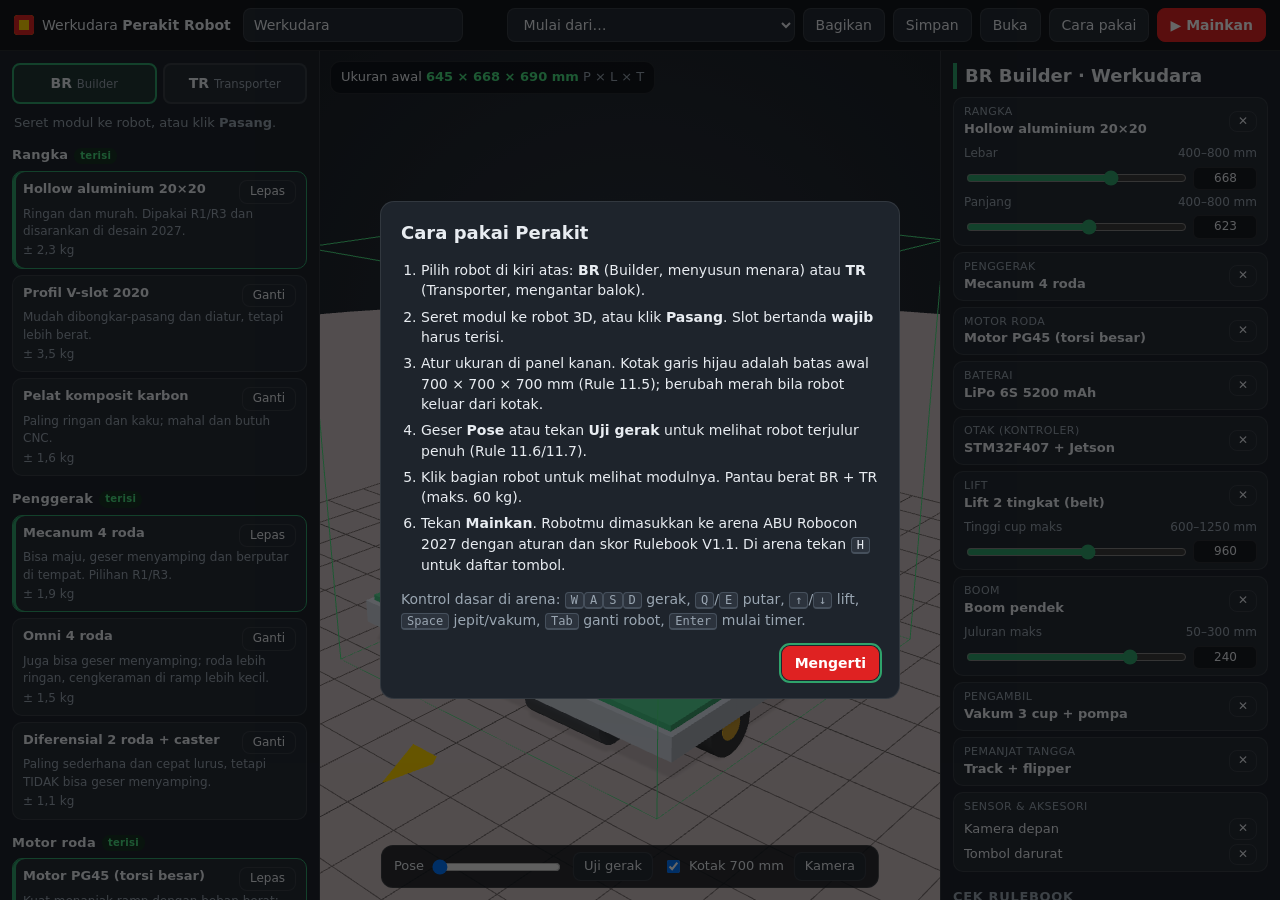
==== perakit/index.html @ be00b861 "Perakit robot 3D plug-and-play + simulator arena 2027 Beranda Werkudara, Perakit (modul BR/TR, cek R" ====
<!doctype html>
<html lang="id">
<head>
  <meta charset="utf-8" />
  <meta name="viewport" content="width=device-width, initial-scale=1" />
  <title>Perakit Robot Werkudara</title>
  <meta name="description" content="Rakit robot ABU Robocon 2027 dari modul plug-and-play, lalu mainkan langsung di arena 3D." />
  <link rel="icon" href="data:image/svg+xml,%3Csvg xmlns=%22http://www.w3.org/2000/svg%22 viewBox=%220 0 16 16%22%3E%3Crect width=%2216%22 height=%2216%22 rx=%223%22 fill=%22%23df2222%22/%3E%3Crect x=%224%22 y=%224%22 width=%228%22 height=%228%22 fill=%22%23ffd400%22/%3E%3C/svg%3E" />
  <link rel="stylesheet" href="css/perakit.css" />
  <script type="importmap">
    { "imports": { "three": "../simulator/vendor/three.module.js", "three/addons/": "../simulator/vendor/addons/" } }
  </script>
</head>
<body>
  <header id="atas">
    <a class="merek" href="../" title="Beranda Werkudara"><span class="logo"></span><span>Werkudara <b>Perakit Robot</b></span></a>
    <input id="nama" type="text" maxlength="24" placeholder="Nama robotmu" aria-label="Nama desain" />
    <div class="aksi-atas">
      <select id="templat" aria-label="Mulai dari templat">
        <option value="">Mulai dari…</option>
      </select>
      <button id="bagikan" type="button" title="Salin tautan desain ini">Bagikan</button>
      <button id="unduh" type="button" title="Unduh desain (JSON)">Simpan</button>
      <label class="tombol" title="Buka desain (JSON)">Buka<input id="buka" type="file" accept=".json,application/json" hidden /></label>
      <button id="panduan-btn" type="button">Cara pakai</button>
      <button id="main-atas" type="button" class="utama">▶ Mainkan</button>
    </div>
  </header>

  <main id="kerja">
    <aside id="palet" aria-label="Modul">
      <div class="tab" role="tablist">
        <button role="tab" data-kind="BR" class="BR">BR <small>Builder</small></button>
        <button role="tab" data-kind="TR" class="TR">TR <small>Transporter</small></button>
      </div>
      <p class="petunjuk">Seret modul ke robot, atau klik <b>Pasang</b>.</p>
      <div id="daftar-modul"></div>
    </aside>

    <section id="panggung">
      <canvas id="tiga" aria-label="Pratinjau robot 3D"></canvas>
      <div id="jatuh">Lepaskan untuk memasang</div>
      <div id="alat">
        <label title="Geser untuk melihat robot saat mekanisme terjulur">Pose <input id="pose" type="range" min="0" max="1" step="0.01" value="0" /></label>
        <button id="uji-gerak" type="button" aria-pressed="false">Uji gerak</button>
        <label><input id="batas" type="checkbox" checked /> Kotak 700 mm</label>
        <button id="kamera-reset" type="button" title="Kembalikan kamera">Kamera</button>
      </div>
      <div id="ukuran-awal" aria-live="polite"></div>
      <div id="tip"></div>
    </section>

    <aside id="ringkas" aria-label="Rakitan">
      <h2 id="judul-robot">BR</h2>
      <div id="slot-list"></div>
      <h3>Cek Rulebook</h3>
      <ul id="cek"></ul>
      <h3>Performa (perkiraan)</h3>
      <table id="spes"></table>
      <h3>Berat tim <small>(Rule 11.8: maks. 60 kg berdua)</small></h3>
      <div id="berat"></div>
      <button id="main" type="button" class="utama">▶ Mainkan di arena 2027</button>
      <p class="muted kecil">Angka berat dan performa adalah perkiraan untuk belajar. Robot asli: ukur lalu isi menu Kustom di simulator.</p>
    </aside>
  </main>

  <dialog id="dlg-main">
    <form method="dialog">
      <h2>Mainkan di arena</h2>
      <p id="main-info" class="muted"></p>
      <fieldset>
        <legend>Cara main</legend>
        <label><input type="radio" name="cara" value="tr" checked /> Kemudikan TR, BR otonom <small>(seperti lomba)</small></label>
        <label><input type="radio" name="cara" value="manual" /> Kemudikan BR dan TR sendiri <small>(Tab untuk berganti)</small></label>
        <label><input type="radio" name="cara" value="otonom" /> Tonton kedua robot otonom</label>
        <label><input type="radio" name="cara" value="earth" /> Latihan TR berwaktu: antar 2 tumpukan Earth</label>
      </fieldset>
      <fieldset>
        <legend>Lawan</legend>
        <label><input type="radio" name="lawan" value="0" checked /> Tanpa lawan</label>
        <label><input type="radio" name="lawan" value="sama" /> Komputer, robot sama dengan rakitanmu</label>
        <label><input type="radio" name="lawan" value="r1" /> Komputer, robot Werkudara R1 &amp; R3</label>
      </fieldset>
      <fieldset class="baris">
        <legend>Tim</legend>
        <label><input type="radio" name="tim" value="merah" checked /> Merah</label>
        <label><input type="radio" name="tim" value="biru" /> Biru</label>
      </fieldset>
      <div class="tombol-dlg">
        <button value="batal" type="submit">Batal</button>
        <button value="ok" type="submit" class="utama" id="main-ok">Mulai</button>
      </div>
    </form>
  </dialog>

  <dialog id="dlg-panduan">
    <form method="dialog">
      <h2>Cara pakai Perakit</h2>
      <ol>
        <li>Pilih robot di kiri atas: <b>BR</b> (Builder, menyusun menara) atau <b>TR</b> (Transporter, mengantar balok).</li>
        <li>Seret modul ke robot 3D, atau klik <b>Pasang</b>. Slot bertanda <b>wajib</b> harus terisi.</li>
        <li>Atur ukuran di panel kanan. Kotak garis hijau adalah batas awal 700 × 700 × 700 mm (Rule 11.5); berubah merah bila robot keluar dari kotak.</li>
        <li>Geser <b>Pose</b> atau tekan <b>Uji gerak</b> untuk melihat robot terjulur penuh (Rule 11.6/11.7).</li>
        <li>Klik bagian robot untuk melihat modulnya. Pantau berat BR + TR (maks. 60 kg).</li>
        <li>Tekan <b>Mainkan</b>. Robotmu dimasukkan ke arena ABU Robocon 2027 dengan aturan dan skor Rulebook V1.1. Di arena tekan <kbd>H</kbd> untuk daftar tombol.</li>
      </ol>
      <p class="muted">Kontrol dasar di arena: <kbd>W</kbd><kbd>A</kbd><kbd>S</kbd><kbd>D</kbd> gerak, <kbd>Q</kbd>/<kbd>E</kbd> putar, <kbd>↑</kbd>/<kbd>↓</kbd> lift, <kbd>Space</kbd> jepit/vakum, <kbd>Tab</kbd> ganti robot, <kbd>Enter</kbd> mulai timer.</p>
      <div class="tombol-dlg"><button type="submit" class="utama">Mengerti</button></div>
    </form>
  </dialog>

  <div id="arena" hidden>
    <div class="arena-bar">
      <button id="kembali" type="button">◀ Kembali ke perakit</button>
      <span id="arena-judul"></span>
      <span class="muted">Klik arena lalu pakai keyboard · <kbd>H</kbd> bantuan</span>
    </div>
    <iframe id="arena-frame" title="Arena ABU Robocon 2027" allow="gamepad; fullscreen"></iframe>
  </div>

  <div id="pesan" role="status"></div>
  <script type="module" src="js/main.js"></script>
</body>
</html>
---- perakit/css/perakit.css ----
:root {
  --bg: #171b21;
  --panel: #1e242c;
  --panel2: #252c35;
  --line: rgba(255, 255, 255, 0.09);
  --text: #e8ecf1;
  --muted: #9aa6b2;
  --merah: #df2222;
  --ok: #4ade80;
  --warn: #fbbf24;
  --bad: #f87171;
  --BR: #2fa36b;
  --TR: #e08a1e;
  --aksen: var(--BR);
}
body[data-kind='TR'] { --aksen: var(--TR); }
* { box-sizing: border-box; }
html, body { margin: 0; height: 100%; background: var(--bg); color: var(--text); font: 14px/1.45 "Segoe UI", system-ui, sans-serif; }
body { display: flex; flex-direction: column; overflow: hidden; }
button, select, input, .tombol { font: inherit; color: inherit; }
button, .tombol, select {
  background: var(--panel2); border: 1px solid var(--line); border-radius: 8px; padding: 6px 12px; cursor: pointer;
}
button:hover, .tombol:hover, select:hover { border-color: rgba(255, 255, 255, 0.25); }
button:focus-visible, select:focus-visible, input:focus-visible { outline: 2px solid var(--aksen); outline-offset: 1px; }
.utama { background: var(--merah); border-color: var(--merah); color: #fff; font-weight: 600; }
.utama:hover { filter: brightness(1.1); }
.utama:disabled { opacity: 0.45; cursor: not-allowed; filter: none; }
.muted { color: var(--muted); }
.kecil { font-size: 12px; }
kbd { background: #2c333d; border: 1px solid #46505c; border-bottom-width: 2px; border-radius: 4px; padding: 0 5px; font: 12px/1.6 Consolas, monospace; }

/* ---------- header */
#atas { display: flex; align-items: center; gap: 12px; padding: 8px 14px; border-bottom: 1px solid var(--line); background: #13171c; flex-wrap: wrap; }
.merek { display: flex; align-items: center; gap: 8px; color: var(--text); text-decoration: none; white-space: nowrap; }
.merek b { font-weight: 700; }
.logo { width: 20px; height: 20px; border-radius: 4px; background: var(--merah); box-shadow: inset 0 0 0 5px var(--merah), inset 0 0 0 10px #ffd400; }
#nama { flex: 0 1 220px; min-width: 120px; background: var(--panel2); border: 1px solid var(--line); border-radius: 8px; padding: 6px 10px; }
.aksi-atas { display: flex; gap: 8px; margin-left: auto; flex-wrap: wrap; }

/* ---------- area kerja */
#kerja { flex: 1; display: grid; grid-template-columns: 320px 1fr 340px; min-height: 0; }
aside { background: var(--panel); overflow-y: auto; padding: 12px; min-height: 0; }
#palet { border-right: 1px solid var(--line); }
#ringkas { border-left: 1px solid var(--line); }
.tab { display: grid; grid-template-columns: 1fr 1fr; gap: 6px; }
.tab button { padding: 8px; font-weight: 700; border-width: 2px; }
.tab button small { font-weight: 400; color: var(--muted); }
.tab button.aktif.BR { border-color: var(--BR); background: rgba(47, 163, 107, 0.15); }
.tab button.aktif.TR { border-color: var(--TR); background: rgba(224, 138, 30, 0.15); }
.petunjuk { color: var(--muted); font-size: 13px; margin: 10px 2px; }

.grup { margin: 14px 0 4px; }
.grup h4 { margin: 0 0 6px; font-size: 13px; letter-spacing: 0.02em; display: flex; gap: 6px; align-items: center; }
.lencana { font-size: 10px; font-weight: 600; padding: 1px 6px; border-radius: 99px; background: #3a2e14; color: var(--warn); }
.lencana.isi { background: #163322; color: var(--ok); }
.lencana.opsi { background: #2a3038; color: var(--muted); }
.kartu { background: var(--panel2); border: 1px solid var(--line); border-radius: 10px; padding: 8px 10px; margin-bottom: 6px; display: grid; grid-template-columns: 1fr auto; gap: 2px 8px; cursor: grab; transition: border-color 0.15s, transform 0.15s; }
.kartu:hover { border-color: rgba(255, 255, 255, 0.22); }
.kartu.dipasang { border-color: var(--aksen); box-shadow: inset 3px 0 0 var(--aksen); }
.kartu.seret { opacity: 0.5; transform: scale(0.98); }
.kartu .nm { font-weight: 600; font-size: 13px; }
.kartu .inf { grid-column: 1 / -1; color: var(--muted); font-size: 12px; }
.kartu .kg { color: var(--muted); font-size: 12px; white-space: nowrap; }
.kartu button { grid-row: 1 / span 1; grid-column: 2; padding: 2px 10px; font-size: 12px; }
.kartu .baris-bawah { grid-column: 1 / -1; display: flex; justify-content: space-between; align-items: center; margin-top: 4px; }

/* ---------- panggung 3D */
#panggung { position: relative; min-width: 0; min-height: 0; background: radial-gradient(circle at 50% 35%, #2a323c, #161a20); }
#tiga { position: absolute; inset: 0; width: 100%; height: 100%; display: block; touch-action: none; }
#jatuh { position: absolute; inset: 12px; border: 2px dashed var(--aksen); border-radius: 14px; display: none; align-items: center; justify-content: center; font-weight: 600; background: rgba(0, 0, 0, 0.25); pointer-events: none; }
#panggung.terima #jatuh { display: flex; }
#alat { position: absolute; left: 50%; bottom: 12px; transform: translateX(-50%); display: flex; gap: 10px; align-items: center; background: rgba(16, 20, 26, 0.85); border: 1px solid var(--line); border-radius: 12px; padding: 6px 12px; white-space: nowrap; font-size: 13px; }
#alat label { display: flex; align-items: center; gap: 6px; }
#alat button { padding: 4px 10px; }
#alat button[aria-pressed='true'] { border-color: var(--aksen); }
#ukuran-awal { position: absolute; top: 10px; left: 10px; background: rgba(16, 20, 26, 0.85); border: 1px solid var(--line); border-radius: 10px; padding: 6px 10px; font-size: 13px; font-variant-numeric: tabular-nums; }
#ukuran-awal .bad { color: var(--bad); }
#ukuran-awal .ok { color: var(--ok); }
#tip { position: absolute; pointer-events: none; background: rgba(10, 12, 16, 0.92); border: 1px solid var(--line); border-radius: 8px; padding: 4px 8px; font-size: 12px; display: none; white-space: nowrap; }

/* ---------- ringkasan kanan */
#ringkas h2 { margin: 0 0 8px; font-size: 18px; border-left: 4px solid var(--aksen); padding-left: 8px; }
#ringkas h3 { margin: 16px 0 6px; font-size: 13px; color: var(--muted); font-weight: 600; text-transform: uppercase; letter-spacing: 0.05em; }
#ringkas h3 small { text-transform: none; letter-spacing: 0; font-weight: 400; }
.slot { border: 1px solid var(--line); border-radius: 10px; padding: 6px 10px; margin-bottom: 6px; background: var(--panel2); }
.slot.kosong { border-style: dashed; background: transparent; }
.slot.wajib.kosong { border-color: rgba(251, 191, 36, 0.55); }
.slot.sorot { border-color: var(--aksen); box-shadow: 0 0 0 1px var(--aksen); }
.slot .kepala { display: flex; justify-content: space-between; align-items: center; gap: 8px; }
.slot .label { font-size: 11px; color: var(--muted); text-transform: uppercase; letter-spacing: 0.04em; }
.slot .isi { font-weight: 600; font-size: 13px; }
.slot .lepas { padding: 1px 8px; font-size: 12px; background: transparent; }
.slot .prm { display: grid; grid-template-columns: 1fr 64px; gap: 4px 8px; align-items: center; margin-top: 6px; font-size: 12px; }
.slot .prm label { grid-column: 1 / -1; color: var(--muted); display: flex; justify-content: space-between; }
.slot .prm input[type='range'] { width: 100%; accent-color: var(--aksen); }
.slot .prm input[type='number'] { width: 64px; background: var(--bg); border: 1px solid var(--line); border-radius: 6px; padding: 2px 4px; text-align: right; }
.aks-item { display: flex; justify-content: space-between; align-items: center; gap: 6px; margin-top: 4px; font-size: 13px; }

#cek { list-style: none; margin: 0; padding: 0; display: flex; flex-direction: column; gap: 4px; font-size: 13px; }
#cek li { display: grid; grid-template-columns: 18px 1fr; gap: 6px; }
#cek li::before { content: '✓'; color: var(--ok); font-weight: 700; }
#cek li.bad::before { content: '✕'; color: var(--bad); }
#cek li.saran::before { content: '!'; color: var(--warn); text-align: center; }
#cek .rule { color: var(--muted); font-size: 11px; }
#spes { width: 100%; border-collapse: collapse; font-size: 13px; font-variant-numeric: tabular-nums; }
#spes td { padding: 3px 0; border-bottom: 1px solid var(--line); }
#spes td:last-child { text-align: right; }
#berat { font-size: 13px; }
.bar { height: 10px; border-radius: 99px; background: var(--bg); overflow: hidden; display: flex; margin: 6px 0; border: 1px solid var(--line); }
.bar span { display: block; height: 100%; }
.bar .br { background: var(--BR); }
.bar .tr { background: var(--TR); }
.bar.lebih { border-color: var(--bad); }
#berat details { margin-top: 4px; color: var(--muted); font-size: 12px; }
#berat details li { display: flex; justify-content: space-between; }
#berat ul { padding-left: 0; list-style: none; margin: 4px 0; }
#main { width: 100%; margin-top: 16px; padding: 12px; font-size: 15px; }

/* ---------- dialog */
dialog { background: var(--panel); color: var(--text); border: 1px solid var(--line); border-radius: 14px; width: min(520px, 94vw); padding: 18px 20px; }
dialog::backdrop { background: rgba(0, 0, 0, 0.6); }
dialog h2 { margin: 0 0 8px; font-size: 18px; }
fieldset { border: 1px solid var(--line); border-radius: 10px; margin: 10px 0; padding: 8px 12px; display: flex; flex-direction: column; gap: 4px; }
fieldset.baris { flex-direction: row; gap: 18px; }
legend { color: var(--muted); font-size: 12px; padding: 0 4px; }
fieldset label small { color: var(--muted); }
.tombol-dlg { display: flex; justify-content: flex-end; gap: 8px; margin-top: 12px; }
#dlg-panduan ol { padding-left: 20px; display: flex; flex-direction: column; gap: 6px; }

/* ---------- arena */
#arena { position: fixed; inset: 0; z-index: 10; display: flex; flex-direction: column; background: #000; }
#arena[hidden] { display: none; }
.arena-bar { display: flex; gap: 14px; align-items: center; padding: 6px 12px; background: #13171c; border-bottom: 1px solid var(--line); font-size: 13px; flex-wrap: wrap; }
#arena-judul { font-weight: 600; }
#arena-frame { flex: 1; width: 100%; border: 0; background: #20252c; }

#pesan { position: fixed; left: 50%; top: 64px; transform: translateX(-50%) translateY(-12px); background: #0f1318; border: 1px solid var(--line); border-radius: 10px; padding: 8px 14px; opacity: 0; transition: 0.2s; pointer-events: none; z-index: 20; max-width: 92vw; }
#pesan.tampil { opacity: 1; transform: translateX(-50%); }

/* ---------- layar sempit: panggung di atas, panel di bawah */
@media (max-width: 1000px) {
  body { overflow: auto; }
  #kerja { display: flex; flex-direction: column; flex: none; }
  #kerja aside { flex: none; }
  #panggung { order: 0; height: 58vh; min-height: 320px; flex: none; }
  #palet { order: 1; border: 0; border-top: 1px solid var(--line); overflow: visible; }
  #ringkas { order: 2; border: 0; border-top: 1px solid var(--line); overflow: visible; }
  #alat { font-size: 12px; gap: 6px; padding: 4px 8px; max-width: calc(100% - 16px); overflow-x: auto; }
  #alat input[type='range'] { width: 70px; }
  .aksi-atas { margin-left: 0; }
}
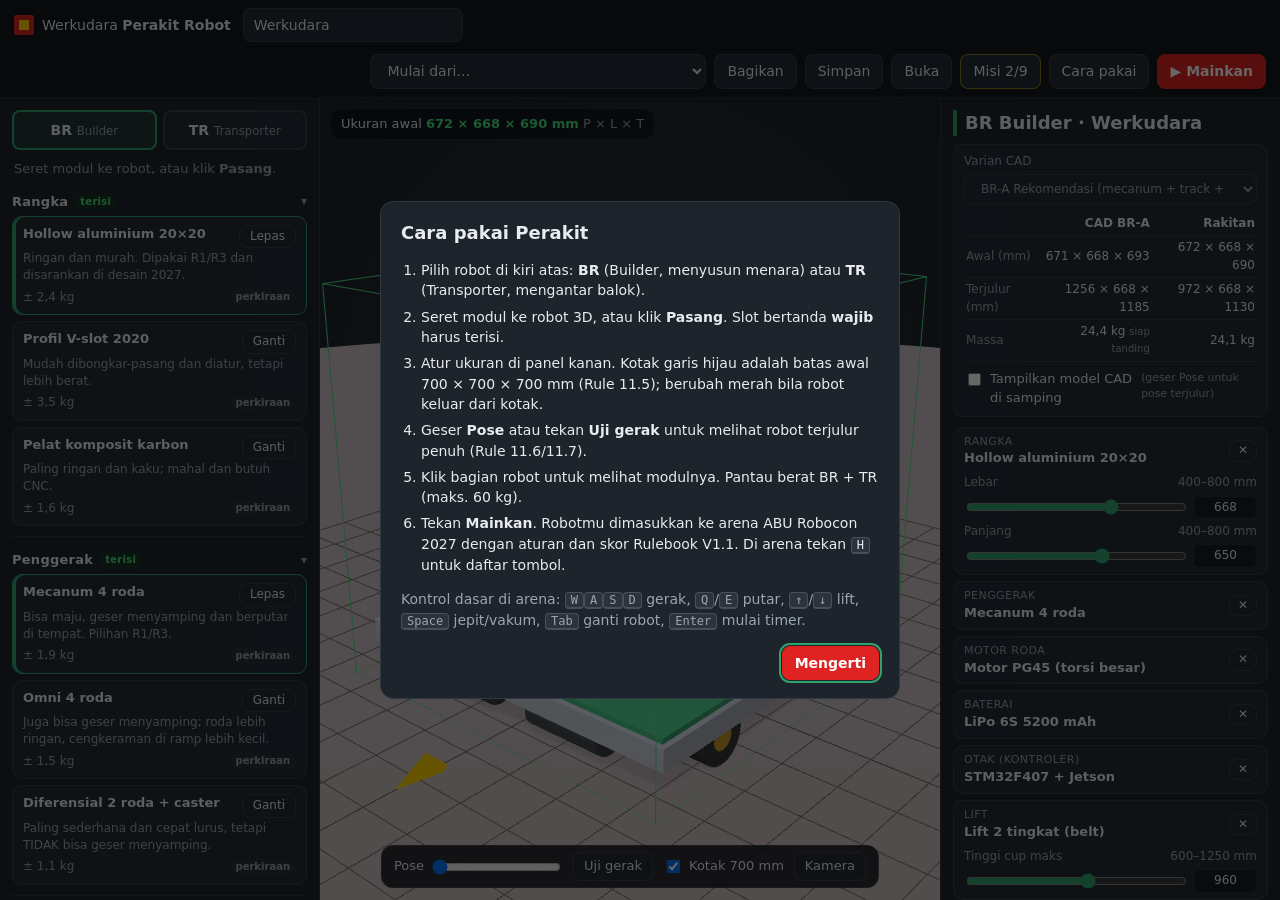
==== commit ca19a4b0: "Perakit: varian CAD BR-A/B/C TR-A/B, model CAD berdampingan, Misi, tampilan HP - templat & pilihan v" ====
--- a/perakit/index.html
+++ b/perakit/index.html
@@ -22,6 +22,7 @@
       <button id="bagikan" type="button" title="Salin tautan desain ini">Bagikan</button>
       <button id="unduh" type="button" title="Unduh desain (JSON)">Simpan</button>
       <label class="tombol" title="Buka desain (JSON)">Buka<input id="buka" type="file" accept=".json,application/json" hidden /></label>
+      <button id="misi-btn" type="button" title="Tantangan merakit">Misi</button>
       <button id="panduan-btn" type="button">Cara pakai</button>
       <button id="main-atas" type="button" class="utama">▶ Mainkan</button>
     </div>
@@ -52,6 +53,7 @@
 
     <aside id="ringkas" aria-label="Rakitan">
       <h2 id="judul-robot">BR</h2>
+      <div id="cad-panel"></div>
       <div id="slot-list"></div>
       <h3>Cek Rulebook</h3>
       <ul id="cek"></ul>
@@ -93,6 +95,15 @@
     </form>
   </dialog>
 
+  <dialog id="dlg-misi">
+    <form method="dialog">
+      <h2>Misi merakit <small id="misi-jumlah" class="muted"></small></h2>
+      <p class="muted">Selesaikan tantangan ini untuk mengenal aturan dan pilihan desain robot. Misi tercentang otomatis.</p>
+      <ol id="misi-list"></ol>
+      <div class="tombol-dlg"><button type="button" id="misi-reset">Ulangi dari awal</button><button type="submit" class="utama">Tutup</button></div>
+    </form>
+  </dialog>
+
   <dialog id="dlg-panduan">
     <form method="dialog">
       <h2>Cara pakai Perakit</h2>
--- a/perakit/css/perakit.css
+++ b/perakit/css/perakit.css
@@ -50,8 +50,14 @@
 .tab button.aktif.TR { border-color: var(--TR); background: rgba(224, 138, 30, 0.15); }
 .petunjuk { color: var(--muted); font-size: 13px; margin: 10px 2px; }
 
-.grup { margin: 14px 0 4px; }
-.grup h4 { margin: 0 0 6px; font-size: 13px; letter-spacing: 0.02em; display: flex; gap: 6px; align-items: center; }
+.grup { margin: 10px 0 4px; border-bottom: 1px solid var(--line); padding-bottom: 4px; }
+.grup summary { list-style: none; cursor: pointer; display: flex; justify-content: space-between; align-items: center; gap: 8px; padding: 4px 0; }
+.grup summary::-webkit-details-marker { display: none; }
+.grup summary::after { content: '▾'; color: var(--muted); font-size: 12px; }
+.grup:not([open]) summary::after { content: '▸'; }
+.grup .ringkas-isi { color: var(--muted); font-size: 12px; margin-left: auto; text-align: right; overflow: hidden; text-overflow: ellipsis; white-space: nowrap; max-width: 55%; }
+.grup[open] .ringkas-isi { display: none; }
+.grup h4 { margin: 0; font-size: 13px; letter-spacing: 0.02em; display: flex; gap: 6px; align-items: center; }
 .lencana { font-size: 10px; font-weight: 600; padding: 1px 6px; border-radius: 99px; background: #3a2e14; color: var(--warn); }
 .lencana.isi { background: #163322; color: var(--ok); }
 .lencana.opsi { background: #2a3038; color: var(--muted); }
@@ -63,7 +69,8 @@
 .kartu .inf { grid-column: 1 / -1; color: var(--muted); font-size: 12px; }
 .kartu .kg { color: var(--muted); font-size: 12px; white-space: nowrap; }
 .kartu button { grid-row: 1 / span 1; grid-column: 2; padding: 2px 10px; font-size: 12px; }
-.kartu .baris-bawah { grid-column: 1 / -1; display: flex; justify-content: space-between; align-items: center; margin-top: 4px; }
+.kartu .baris-bawah { grid-column: 1 / -1; display: flex; justify-content: space-between; align-items: center; margin-top: 2px; }
+.kartu .baris-bawah .inf { grid-column: auto; }
 
 /* ---------- panggung 3D */
 #panggung { position: relative; min-width: 0; min-height: 0; background: radial-gradient(circle at 50% 35%, #2a323c, #161a20); }
@@ -149,4 +156,27 @@
   #alat { font-size: 12px; gap: 6px; padding: 4px 8px; max-width: calc(100% - 16px); overflow-x: auto; }
   #alat input[type='range'] { width: 70px; }
   .aksi-atas { margin-left: 0; }
+  .aksi-atas button, .aksi-atas select, .aksi-atas .tombol { padding: 6px 9px; }
+  .kartu { cursor: default; }
+  .kartu button { padding: 6px 12px; }
 }
+
+/* ---------- varian CAD */
+#cad-panel { border: 1px solid var(--line); border-radius: 10px; padding: 8px 10px; margin-bottom: 10px; background: var(--panel2); font-size: 13px; }
+.cad-pilih { display: flex; flex-direction: column; gap: 4px; color: var(--muted); font-size: 12px; }
+.cad-pilih select { width: 100%; }
+.banding { width: 100%; border-collapse: collapse; margin-top: 8px; font-variant-numeric: tabular-nums; font-size: 12px; }
+.banding th, .banding td { padding: 3px 2px; border-bottom: 1px solid var(--line); text-align: right; }
+.banding th:first-child, .banding td:first-child { text-align: left; color: var(--muted); }
+.cad-tampil { display: flex; gap: 6px; align-items: flex-start; margin-top: 8px; }
+
+/* ---------- misi */
+#misi-list { padding-left: 0; list-style: none; display: flex; flex-direction: column; gap: 6px; max-height: 60vh; overflow-y: auto; }
+#misi-list li { display: grid; grid-template-columns: 22px 1fr; gap: 2px 8px; border: 1px solid var(--line); border-radius: 10px; padding: 8px 10px; background: var(--panel2); }
+#misi-list li::before { content: '○'; grid-row: 1 / span 3; color: var(--muted); font-weight: 700; }
+#misi-list li.beres { border-color: rgba(74, 222, 128, 0.45); }
+#misi-list li.beres::before { content: '✓'; color: var(--ok); }
+#misi-list li > * { grid-column: 2; }
+#misi-list span { font-size: 13px; }
+#misi-list small { font-size: 12px; }
+#misi-btn { border-color: rgba(255, 212, 0, 0.45); }
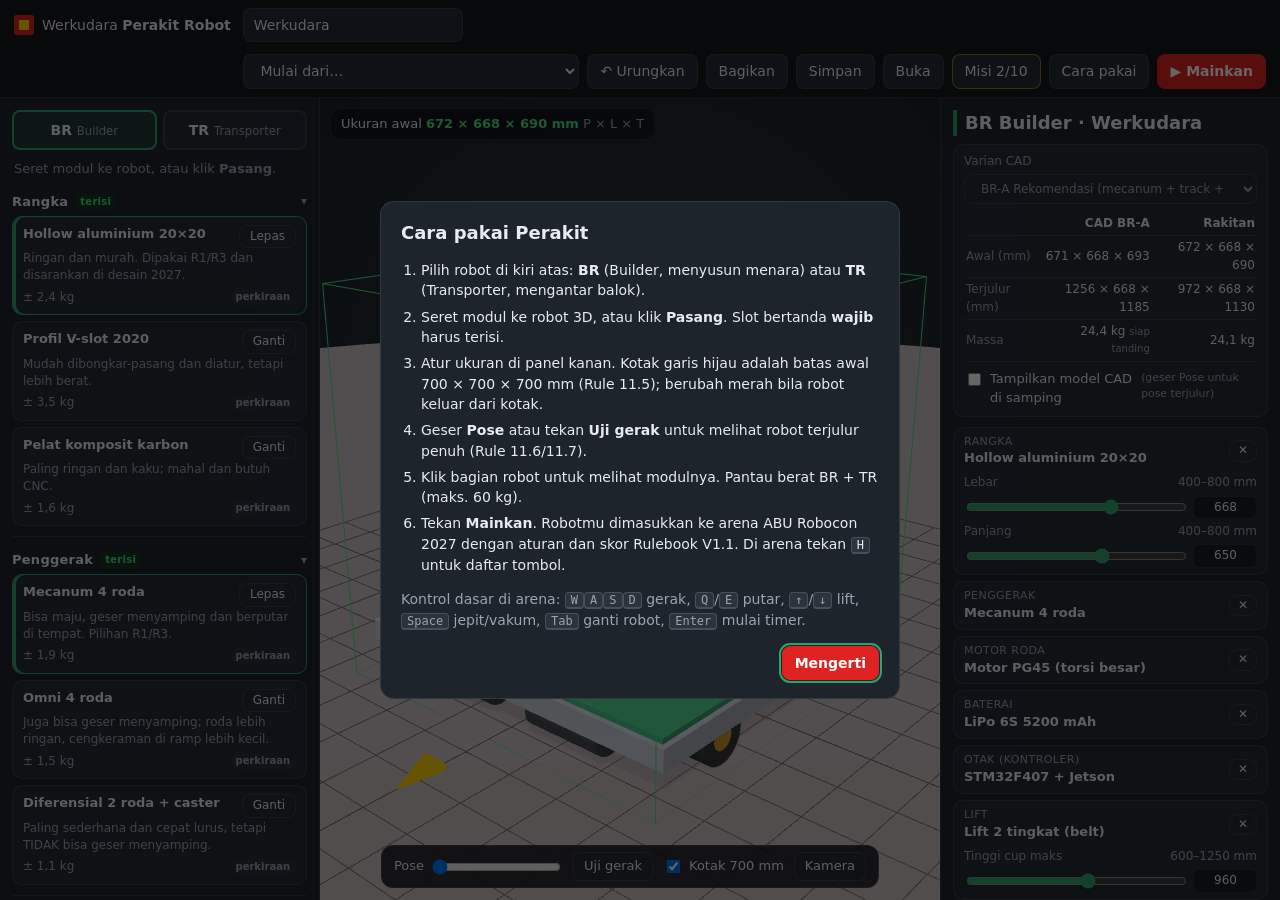
==== commit 33f78124: "Perakit: hasil arena, urungkan (Ctrl+Z), daftar modul CSV - Setelah pertandingan selesai dan kembali" ====
--- a/perakit/index.html
+++ b/perakit/index.html
@@ -19,6 +19,7 @@
       <select id="templat" aria-label="Mulai dari templat">
         <option value="">Mulai dari…</option>
       </select>
+      <button id="urung" type="button" title="Urungkan perubahan terakhir (Ctrl+Z)" disabled>↶ Urungkan</button>
       <button id="bagikan" type="button" title="Salin tautan desain ini">Bagikan</button>
       <button id="unduh" type="button" title="Unduh desain (JSON)">Simpan</button>
       <label class="tombol" title="Buka desain (JSON)">Buka<input id="buka" type="file" accept=".json,application/json" hidden /></label>
@@ -61,6 +62,8 @@
       <table id="spes"></table>
       <h3>Berat tim <small>(Rule 11.8: maks. 60 kg berdua)</small></h3>
       <div id="berat"></div>
+      <button id="belanja" type="button" class="kecil-btn" title="Unduh daftar modul BR dan TR sebagai CSV (bisa dibuka di Excel/Sheets)">Unduh daftar modul (CSV)</button>
+      <div id="hasil-arena" hidden></div>
       <button id="main" type="button" class="utama">▶ Mainkan di arena 2027</button>
       <p class="muted kecil">Angka berat dan performa adalah perkiraan untuk belajar. Robot asli: ukur lalu isi menu Kustom di simulator.</p>
     </aside>
--- a/perakit/css/perakit.css
+++ b/perakit/css/perakit.css
@@ -180,3 +180,14 @@
 #misi-list span { font-size: 13px; }
 #misi-list small { font-size: 12px; }
 #misi-btn { border-color: rgba(255, 212, 0, 0.45); }
+
+/* daftar modul & hasil arena */
+.kecil-btn { margin-top: 8px; font-size: 12px; padding: 5px 10px; }
+#hasil-arena { margin-top: 16px; padding: 10px 12px; border: 1px solid var(--line); border-radius: 10px; background: rgba(255, 212, 0, 0.05); font-size: 13px; }
+#hasil-arena h3 { margin: 0 0 6px; }
+#hasil-arena .skor { font-size: 22px; font-weight: 700; }
+#hasil-arena .skor.menang { color: var(--ok, #3ecf8e); }
+#hasil-arena .skor.kalah { color: var(--bad, #ff6b6b); }
+#hasil-arena table { width: 100%; border-collapse: collapse; margin-top: 6px; }
+#hasil-arena td { padding: 2px 0; border-top: 1px solid var(--line); }
+#hasil-arena td:last-child { text-align: right; }
